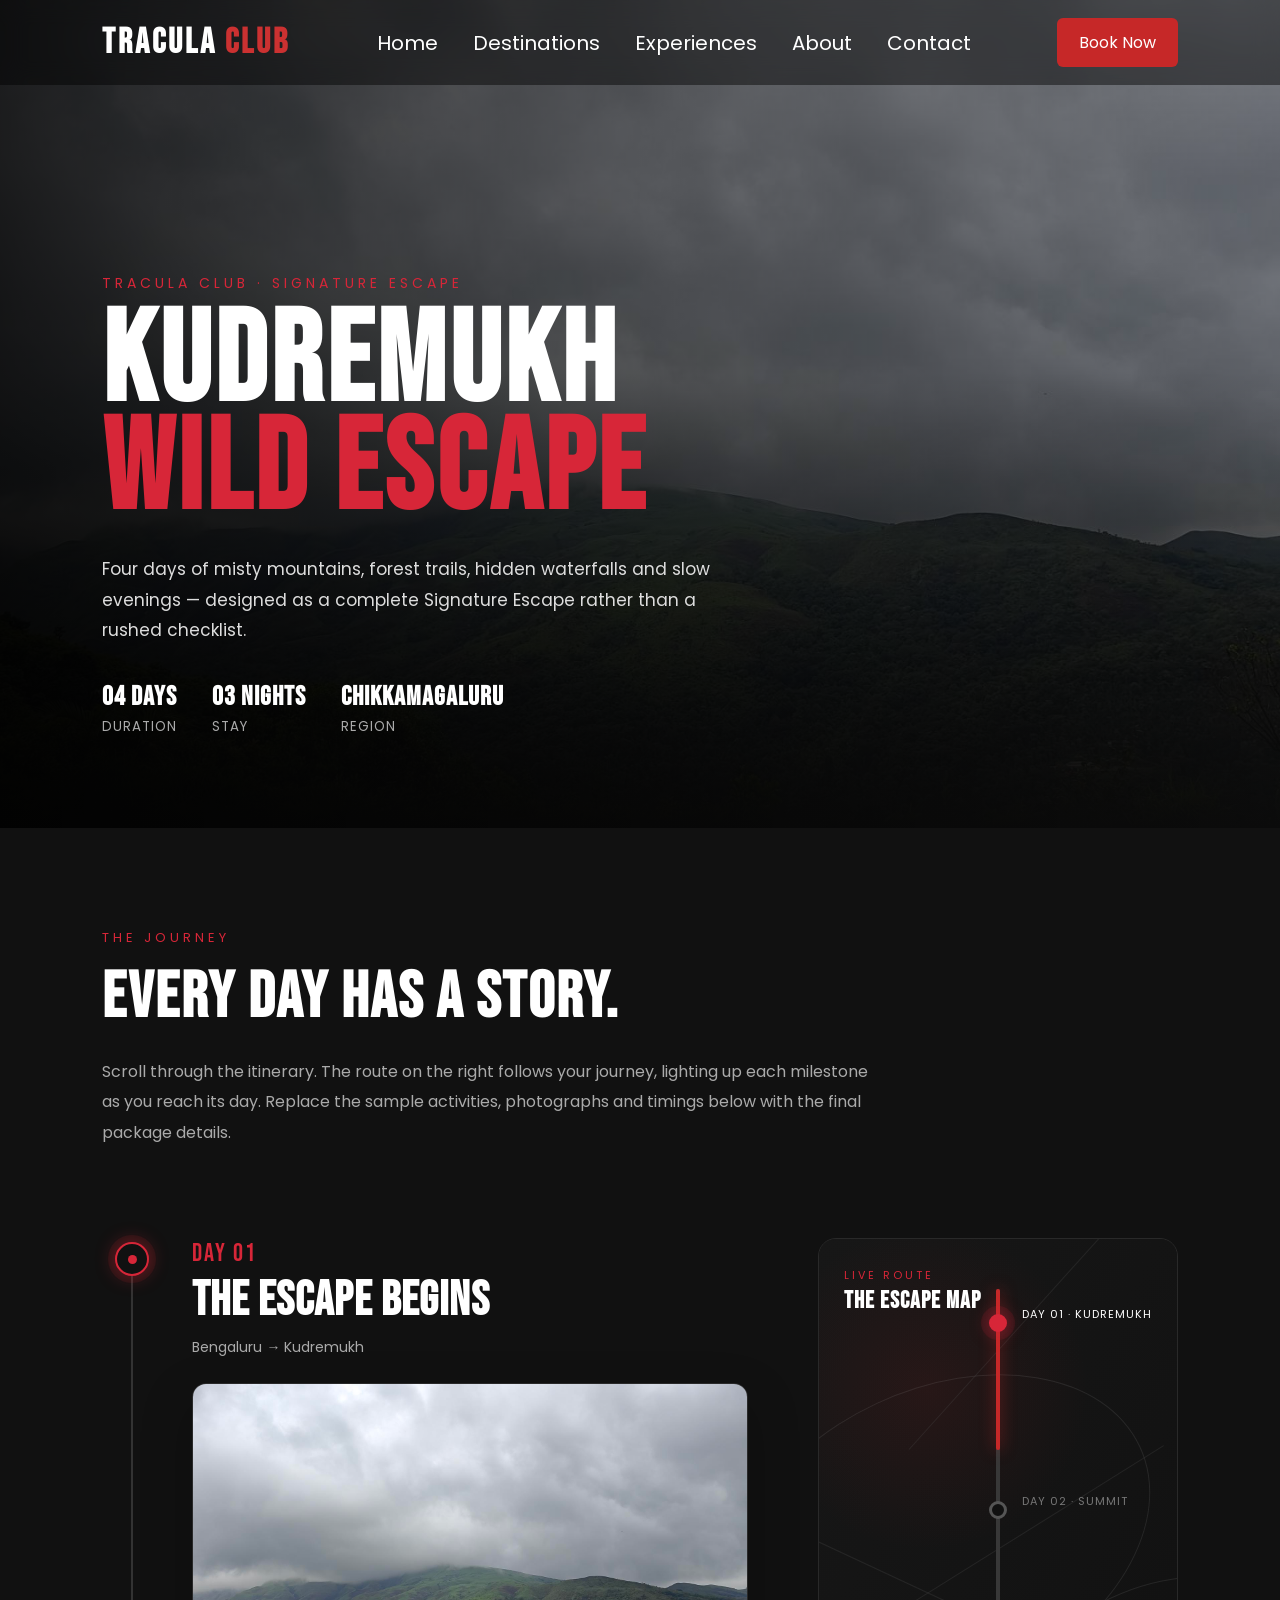
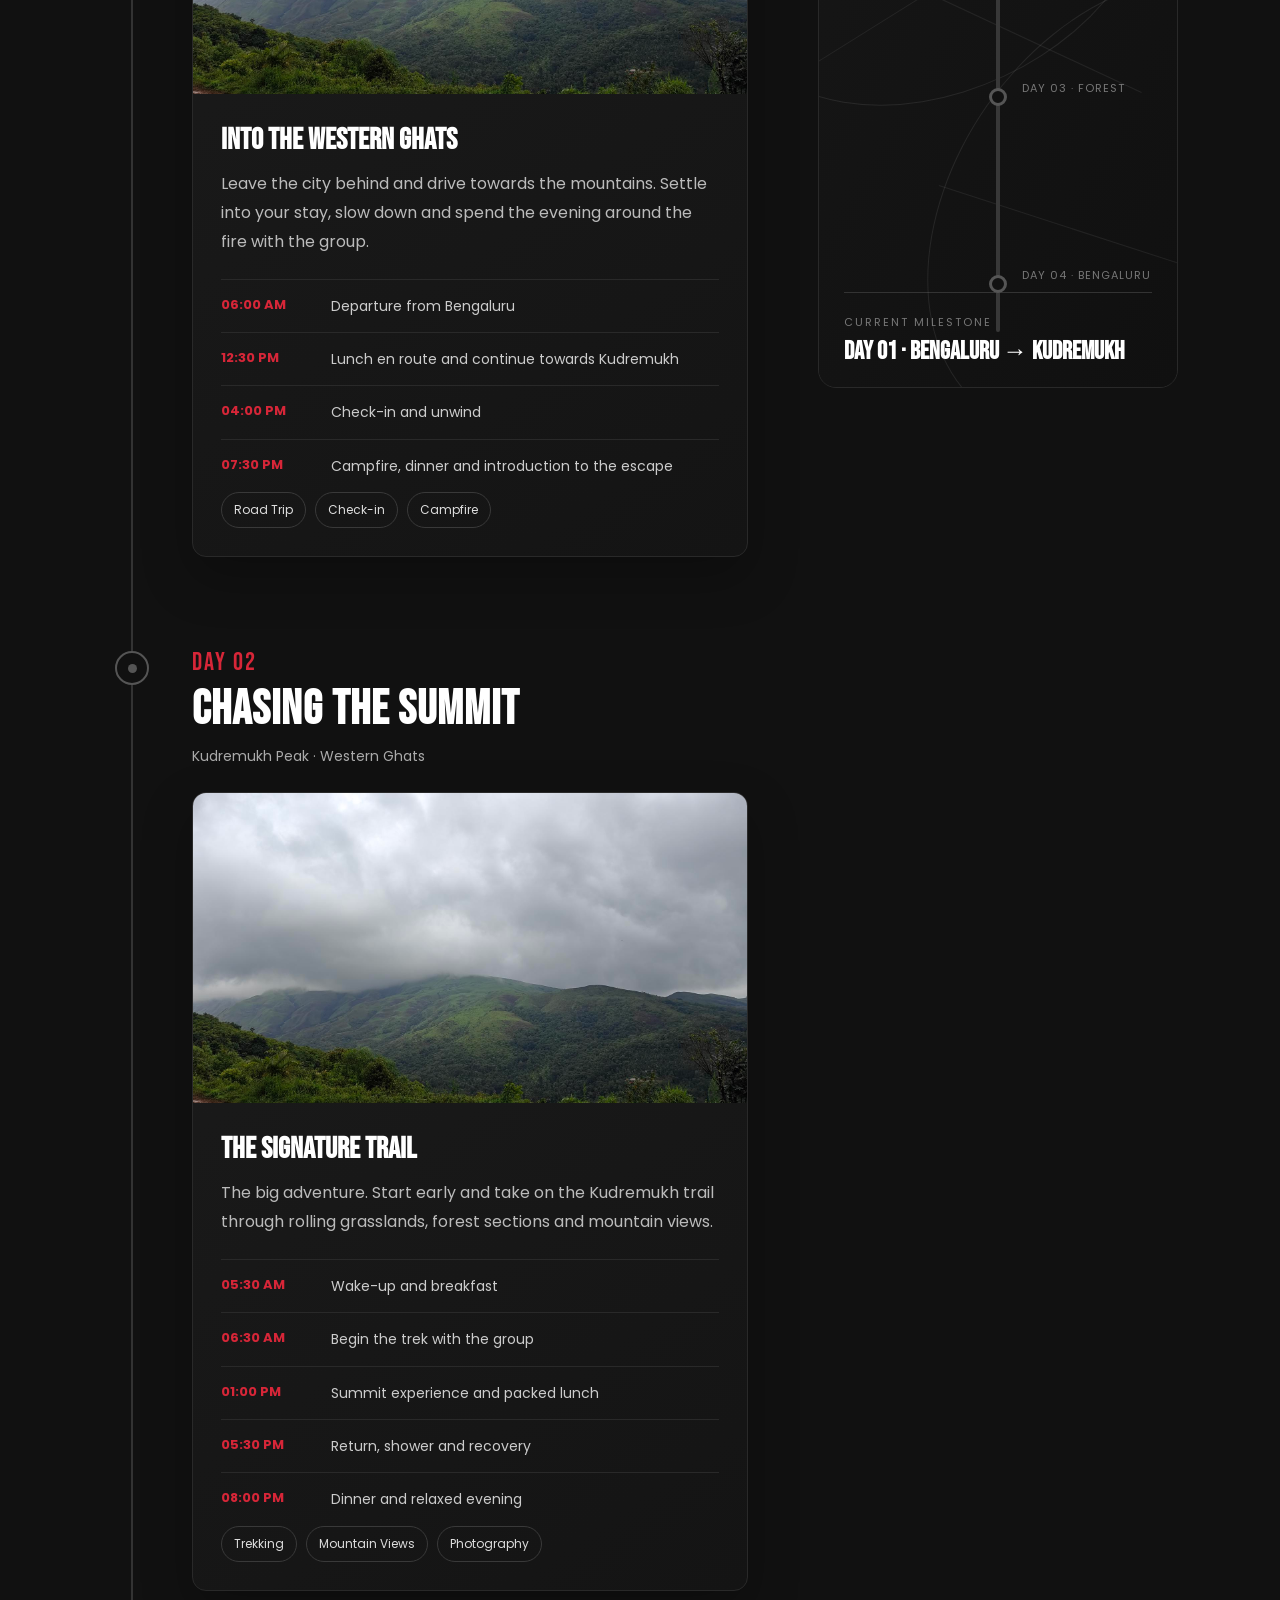
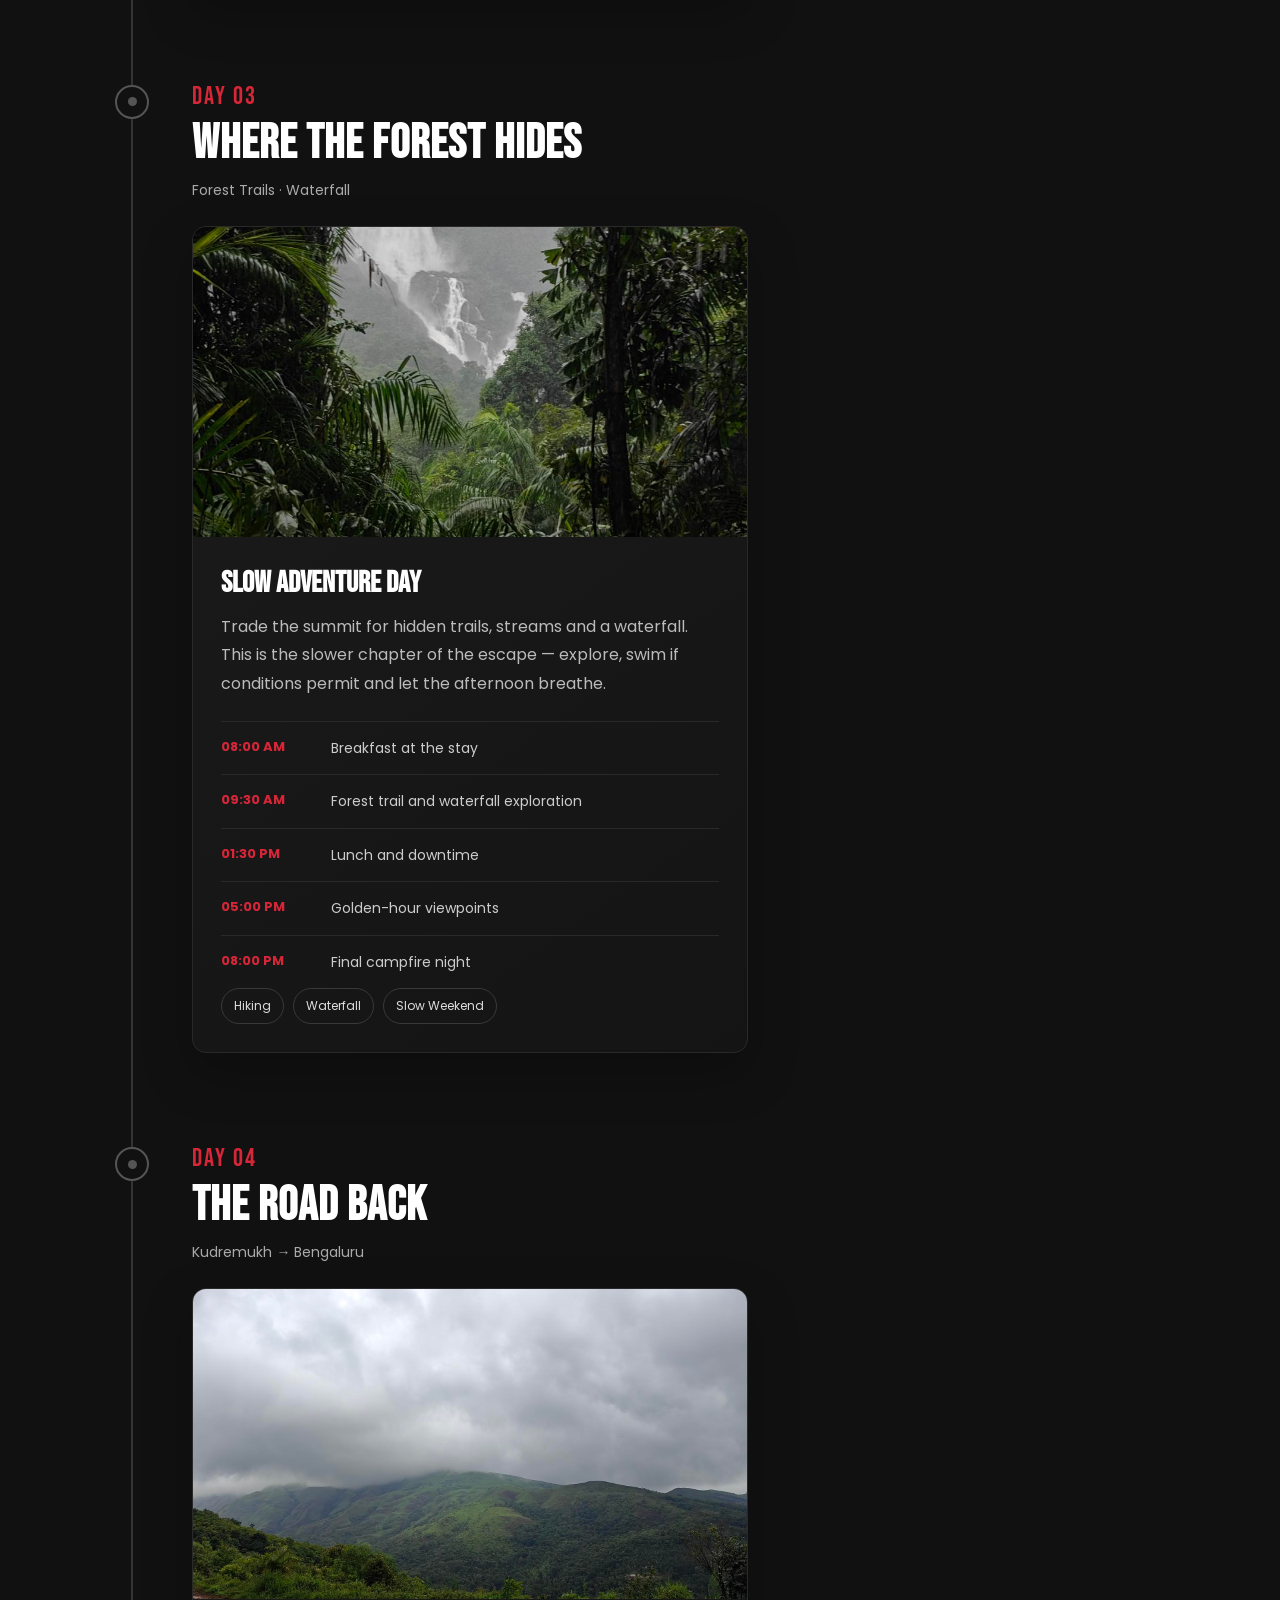
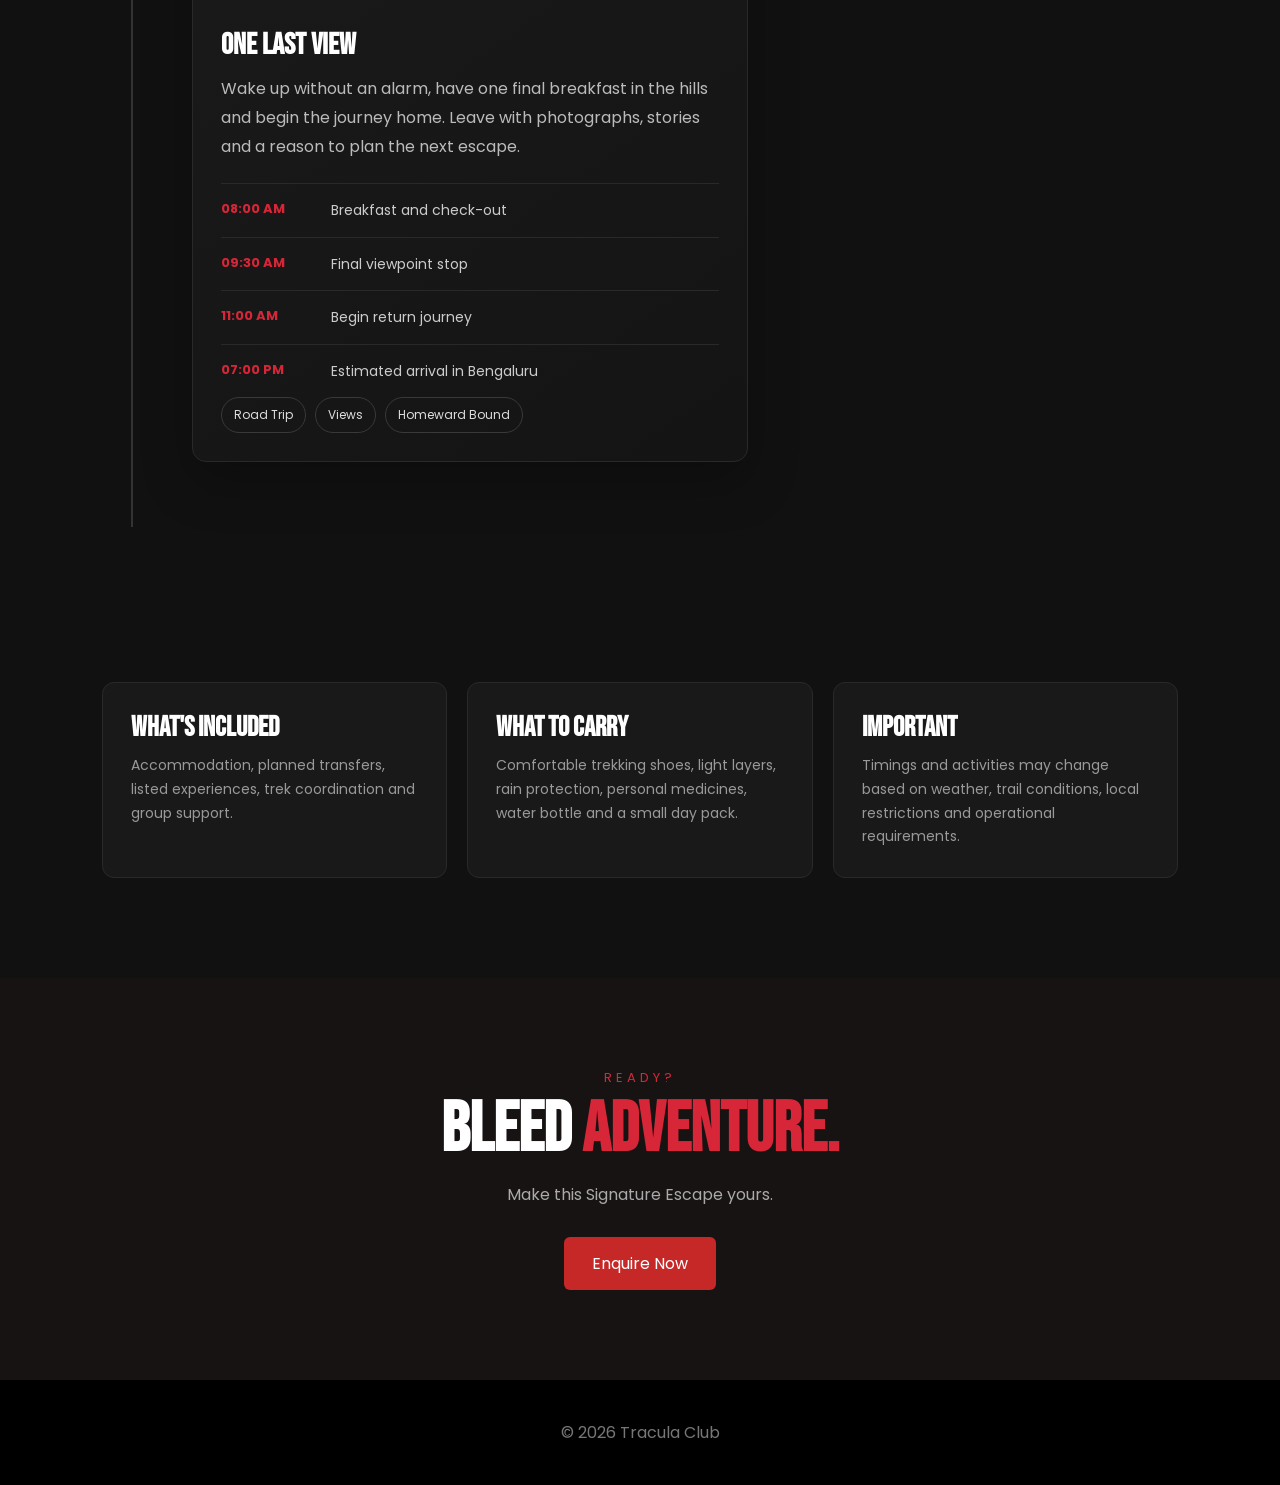
==== kudremukh.html @ c077f648 "Add files via upload" ====
<!DOCTYPE html>
<html lang="en">
<head>
<meta charset="UTF-8">
<meta name="viewport" content="width=device-width, initial-scale=1.0">
<title>Signature Escape | Tracula Club</title>

<link rel="preconnect" href="https://fonts.googleapis.com">
<link rel="preconnect" href="https://fonts.gstatic.com" crossorigin>
<link href="https://fonts.googleapis.com/css2?family=Bebas+Neue&family=Poppins:wght@300;400;500;600&display=swap" rel="stylesheet">

<style>
*{margin:0;padding:0;box-sizing:border-box}
html{scroll-behavior:smooth}
body{
    font-family:Poppins,sans-serif;
    background:#111;
    color:#fff;
    overflow-x:hidden;
}

/* NAVBAR — matched to the primary Tracula site */
header{
    position:fixed;
    top:0;
    left:0;
    width:100%;
    padding:18px 8%;
    display:flex;
    justify-content:space-between;
    align-items:center;
    background:rgba(0,0,0,.45);
    backdrop-filter:blur(12px);
    z-index:1000;
}
.logo-container{display:flex;gap:8px;align-items:center}
.logo,.logo2{
    font-family:'Bebas Neue';
    font-size:35px;
    font-weight:700;
    letter-spacing:3px;
    display:flex;
    align-items:center;
}
.logo{color:#fff}
.logo2{color:#cb3131}
.logo span,.logo2 span{display:inline-block;transition:.2s}
.logo span:hover{color:#cb3131;text-shadow:0 0 8px #170404}
.logo2 span:hover{color:#fff;text-shadow:0 0 8px #000}

nav{display:flex;gap:35px}
nav a{color:#fff;text-decoration:none;font-size:20px;transition:.3s}
nav a:hover{color:#66020c}
.book-btn{
    background:#c62828;
    padding:12px 22px;
    border-radius:6px;
    color:#fff;
    text-decoration:none;
}
.book-btn:hover{background:#e53935}

/* HERO */
.hero{
    min-height:92vh;
    position:relative;
    display:flex;
    align-items:flex-end;
    padding:150px 8% 90px;
    background:
        linear-gradient(90deg,rgba(0,0,0,.88),rgba(0,0,0,.35)),
        linear-gradient(0deg,#111 0%,transparent 55%),
        url("image/Kudremukh.jpg") center/cover;
}
.hero-content{max-width:850px;position:relative;z-index:2}
.eyebrow{
    color:#d72638;
    font-size:14px;
    letter-spacing:4px;
    text-transform:uppercase;
    margin-bottom:15px;
}
.hero h1{
    font-family:'Bebas Neue';
    font-size:clamp(65px,10vw,130px);
    line-height:.85;
    letter-spacing:4px;
}
.hero h1 span{display:block;color:#d72638}
.hero-copy{
    margin-top:28px;
    max-width:650px;
    color:#ddd;
    line-height:1.8;
    font-size:17px;
}
.hero-meta{
    display:flex;
    gap:35px;
    margin-top:35px;
    flex-wrap:wrap;
}
.meta strong{
    display:block;
    font-family:'Bebas Neue';
    font-size:27px;
    letter-spacing:1px;
}
.meta small{color:#aaa;letter-spacing:1px}

/* INTRO */
.intro{
    padding:100px 8% 55px;
    max-width:1200px;
}
.section-label{
    color:#d72638;
    letter-spacing:4px;
    font-size:13px;
    text-transform:uppercase;
}
.intro h2{
    font-family:'Bebas Neue';
    font-size:65px;
    letter-spacing:2px;
    margin:10px 0 20px;
}
.intro p{color:#aaa;max-width:780px;line-height:1.9}

/* ITINERARY LAYOUT */
.itinerary-shell{
    width:100%;
    padding:35px 8% 130px;
    display:grid;
    grid-template-columns:minmax(0,1fr) 360px;
    gap:70px;
    position:relative;
}

/* Timeline */
.timeline{
    position:relative;
    max-width:850px;
}
.timeline:before{
    content:"";
    position:absolute;
    left:29px;
    top:25px;
    bottom:25px;
    width:2px;
    background:#333;
}
.timeline-progress{
    position:absolute;
    left:29px;
    top:25px;
    width:2px;
    height:0;
    background:#c62828;
    box-shadow:0 0 12px rgba(198,40,40,.7);
    z-index:1;
    transition:height .15s linear;
}
.day{
    position:relative;
    padding:0 0 90px 90px;
}
.marker{
    position:absolute;
    left:13px;
    top:4px;
    width:34px;
    height:34px;
    border:2px solid #555;
    background:#111;
    border-radius:50%;
    z-index:3;
    display:flex;
    align-items:center;
    justify-content:center;
    transition:.4s;
}
.marker:after{
    content:"";
    width:9px;
    height:9px;
    background:#555;
    border-radius:50%;
    transition:.4s;
}
.day.active .marker{
    border-color:#d72638;
    box-shadow:0 0 0 7px rgba(215,38,56,.1),0 0 20px rgba(215,38,56,.45);
}
.day.active .marker:after{background:#d72638}
.day-number{
    color:#d72638;
    font-family:'Bebas Neue';
    font-size:25px;
    letter-spacing:2px;
}
.day h3{
    font-family:'Bebas Neue';
    font-size:48px;
    letter-spacing:1px;
    margin:3px 0 8px;
}
.location{color:#aaa;font-size:14px;margin-bottom:25px}
.day-card{
    background:linear-gradient(145deg,#1b1b1b,#141414);
    border:1px solid #292929;
    border-radius:14px;
    overflow:hidden;
    box-shadow:0 20px 50px rgba(0,0,0,.25);
}
.day-card img{
    width:100%;
    height:310px;
    object-fit:cover;
    display:block;
}
.day-content{padding:28px}
.day-content h4{
    font-family:'Bebas Neue';
    font-size:30px;
    margin-bottom:12px;
}
.day-content p{
    color:#bbb;
    line-height:1.8;
    margin-bottom:22px;
}
.activities{
    display:flex;
    flex-wrap:wrap;
    gap:9px;
}
.activities span{
    padding:8px 12px;
    border:1px solid #393939;
    border-radius:20px;
    color:#ddd;
    font-size:12px;
}
.time-block{
    border-top:1px solid #292929;
    padding:15px 0;
    display:grid;
    grid-template-columns:95px 1fr;
    gap:15px;
}
.time-block strong{color:#d72638;font-size:13px}
.time-block span{color:#ccc;font-size:14px;line-height:1.6}

/* MAP / ROUTE PANEL */
.route-panel{
    position:sticky;
    top:110px;
    height:calc(100vh - 150px);
    min-height:500px;
    border:1px solid #292929;
    border-radius:18px;
    overflow:hidden;
    background:#151515;
}
.route-title{
    position:absolute;
    z-index:5;
    top:22px;
    left:25px;
}
.route-title small{
    color:#d72638;
    letter-spacing:3px;
    font-size:11px;
}
.route-title h3{
    font-family:'Bebas Neue';
    font-size:24px;
    letter-spacing:1px;
}
.map{
    position:absolute;
    inset:0;
    background:
        radial-gradient(circle at 30% 20%,rgba(198,40,40,.10),transparent 25%),
        linear-gradient(120deg,#171717,#101010);
}
.map:before,.map:after{
    content:"";
    position:absolute;
    opacity:.13;
    border:1px solid #aaa;
    border-radius:50%;
}
.map:before{
    width:440px;height:300px;
    left:-100px;top:150px;
    transform:rotate(-25deg);
}
.map:after{
    width:350px;height:500px;
    right:-130px;bottom:-70px;
    transform:rotate(35deg);
}

/* Decorative map roads */
.road{
    position:absolute;
    height:1px;
    background:#555;
    opacity:.25;
    transform-origin:left center;
}
.r1{width:400px;left:-40px;top:38%;transform:rotate(25deg)}
.r2{width:430px;left:-20px;top:58%;transform:rotate(-32deg)}
.r3{width:300px;left:120px;top:73%;transform:rotate(18deg)}
.r4{width:300px;left:90px;top:28%;transform:rotate(-48deg)}

.route{
    position:absolute;
    left:50%;
    top:50px;
    bottom:55px;
    width:4px;
    transform:translateX(-50%);
}
.route-base{
    position:absolute;
    inset:0;
    background:#383838;
    border-radius:5px;
}
.route-fill{
    position:absolute;
    left:0;
    top:0;
    width:100%;
    height:0;
    background:#c62828;
    border-radius:5px;
    box-shadow:0 0 15px rgba(198,40,40,.7);
    transition:height .2s ease;
   
}
.map-marker{
    position:absolute;
    left:50%;
    width:18px;
    height:18px;
    background:#111;
    border:3px solid #555;
    border-radius:50%;
    transform:translateX(-50%);
    z-index:4;
    transition:.35s;
}
.map-marker.active{
    border-color:#d72638;
    background:#d72638;
    box-shadow:0 0 0 8px rgba(215,38,56,.12),0 0 18px rgba(215,38,56,.6);
}
.map-label{
    position:absolute;
    left:calc(50% + 24px);
    transform:translateY(-50%);
    white-space:nowrap;
    color:#777;
    font-size:11px;
    letter-spacing:1px;
    transition:.35s;
}
.map-label.active{color:#fff}
.m1{top:10%}.m2{top:35%}.m3{top:60%}.m4{top:85%}

.route-current{
    position:absolute;
    bottom:20px;
    left:25px;
    right:25px;
    border-top:1px solid #333;
    padding-top:15px;
}
.route-current span{color:#777;font-size:11px;letter-spacing:2px}
.route-current strong{
    display:block;
    font-family:'Bebas Neue';
    font-size:25px;
    margin-top:3px;
}

/* DETAILS */
.details{
    padding:0 8% 100px;
    display:grid;
    grid-template-columns:repeat(3,1fr);
    gap:20px;
}
.detail-box{
    background:#191919;
    border:1px solid #292929;
    border-radius:12px;
    padding:28px;
}
.detail-box h4{
    font-family:'Bebas Neue';
    font-size:28px;
    margin-bottom:10px;
}
.detail-box p{color:#999;line-height:1.7;font-size:14px}

/* CTA */
.cta{
    padding:90px 8%;
    background:#181313;
    text-align:center;
}
.cta h2{
    font-family:'Bebas Neue';
    font-size:70px;
}
.cta h2 span{color:#d72638}
.cta p{color:#aaa;margin:10px auto 30px}
.cta a{
    display:inline-block;
    background:#c62828;
    color:#fff;
    text-decoration:none;
    padding:14px 28px;
    border-radius:6px;
}

/* FOOTER */
footer{
    padding:40px;
    text-align:center;
    background:#000;
    color:#777;
}

/* MOBILE */
@media(max-width:1000px){
    header{padding:16px 5%}
    nav{display:none}
    .itinerary-shell{
        grid-template-columns:1fr;
        padding-left:5%;
        padding-right:5%;
    }
    .route-panel{
        display:none;
    }
    .intro{padding-left:5%;padding-right:5%}
    .details{
        grid-template-columns:1fr;
        padding-left:5%;
        padding-right:5%;
    }
}
@media(max-width:600px){
    .logo,.logo2{font-size:28px}
    .book-btn{padding:9px 14px;font-size:13px}
    .hero{padding:130px 6% 70px;min-height:80vh}
    .hero h1{font-size:70px}
    .hero-meta{gap:20px}
    .day{padding-left:58px}
    .timeline:before,.timeline-progress{left:19px}
    .marker{left:3px}
    .day h3{font-size:40px}
    .day-card img{height:230px}
}
</style>
</head>

<body>

<header>
    <div class="logo-container">
        <div class="logo">
            <span>T</span><span>R</span><span>A</span><span>C</span><span>U</span><span>L</span><span>A</span>
        </div>
        <div class="logo2">
            <span>C</span><span>L</span><span>U</span><span>B</span>
        </div>
    </div>

    <nav>
        <a href="index.html">Home</a>
        <a href="index.html#destinations">Destinations</a>
        <a href="index.html#experiences">Experiences</a>
        <a href="index.html#about">About</a>
        <a href="index.html#contact">Contact</a>
    </nav>

    <a class="book-btn" href="#book">Book Now</a>
</header>

<section class="hero">
    <div class="hero-content">
        <div class="eyebrow">Tracula Club · Signature Escape</div>
        <h1>KUDREMUKH <span>WILD ESCAPE</span></h1>
        <p class="hero-copy">
            Four days of misty mountains, forest trails, hidden waterfalls and slow
            evenings — designed as a complete Signature Escape rather than a rushed checklist.
        </p>

        <div class="hero-meta">
            <div class="meta"><strong>04 DAYS</strong><small>DURATION</small></div>
            <div class="meta"><strong>03 NIGHTS</strong><small>STAY</small></div>
            <div class="meta"><strong>CHIKKAMAGALURU</strong><small>REGION</small></div>
        </div>
    </div>
</section>

<section class="intro">
    <div class="section-label">THE JOURNEY</div>
    <h2>EVERY DAY HAS A STORY.</h2>
    <p>
        Scroll through the itinerary. The route on the right follows your journey,
        lighting up each milestone as you reach its day. Replace the sample activities,
        photographs and timings below with the final package details.
    </p>
</section>

<main class="itinerary-shell">

    <div class="timeline" id="timeline">
        <div class="timeline-progress" id="timelineProgress"></div>

        <article class="day" data-place="Bengaluru → Kudremukh">
            <div class="marker"></div>
            <div class="day-number">DAY 01</div>
            <h3>THE ESCAPE BEGINS</h3>
            <div class="location">Bengaluru → Kudremukh</div>

            <div class="day-card">
                <img src="image/Kudremukh.jpg" alt="Kudremukh">
                <div class="day-content">
                    <h4>Into the Western Ghats</h4>
                    <p>
                        Leave the city behind and drive towards the mountains.
                        Settle into your stay, slow down and spend the evening
                        around the fire with the group.
                    </p>

                    <div class="time-block">
                        <strong>06:00 AM</strong>
                        <span>Departure from Bengaluru</span>
                    </div>
                    <div class="time-block">
                        <strong>12:30 PM</strong>
                        <span>Lunch en route and continue towards Kudremukh</span>
                    </div>
                    <div class="time-block">
                        <strong>04:00 PM</strong>
                        <span>Check-in and unwind</span>
                    </div>
                    <div class="time-block">
                        <strong>07:30 PM</strong>
                        <span>Campfire, dinner and introduction to the escape</span>
                    </div>

                    <div class="activities">
                        <span>Road Trip</span>
                        <span>Check-in</span>
                        <span>Campfire</span>
                    </div>
                </div>
            </div>
        </article>

        <article class="day" data-place="Kudremukh Peak">
            <div class="marker"></div>
            <div class="day-number">DAY 02</div>
            <h3>CHASING THE SUMMIT</h3>
            <div class="location">Kudremukh Peak · Western Ghats</div>

            <div class="day-card">
                <img src="image/Kudremukh.jpg" alt="Kudremukh peak">
                <div class="day-content">
                    <h4>The Signature Trail</h4>
                    <p>
                        The big adventure. Start early and take on the Kudremukh
                        trail through rolling grasslands, forest sections and
                        mountain views.
                    </p>

                    <div class="time-block">
                        <strong>05:30 AM</strong>
                        <span>Wake-up and breakfast</span>
                    </div>
                    <div class="time-block">
                        <strong>06:30 AM</strong>
                        <span>Begin the trek with the group</span>
                    </div>
                    <div class="time-block">
                        <strong>01:00 PM</strong>
                        <span>Summit experience and packed lunch</span>
                    </div>
                    <div class="time-block">
                        <strong>05:30 PM</strong>
                        <span>Return, shower and recovery</span>
                    </div>
                    <div class="time-block">
                        <strong>08:00 PM</strong>
                        <span>Dinner and relaxed evening</span>
                    </div>

                    <div class="activities">
                        <span>Trekking</span>
                        <span>Mountain Views</span>
                        <span>Photography</span>
                    </div>
                </div>
            </div>
        </article>

        <article class="day" data-place="Waterfall & Forest">
            <div class="marker"></div>
            <div class="day-number">DAY 03</div>
            <h3>WHERE THE FOREST HIDES</h3>
            <div class="location">Forest Trails · Waterfall</div>

            <div class="day-card">
                <img src="image/Dudhsagar.jpg" alt="Waterfall experience">
                <div class="day-content">
                    <h4>Slow Adventure Day</h4>
                    <p>
                        Trade the summit for hidden trails, streams and a waterfall.
                        This is the slower chapter of the escape — explore, swim if
                        conditions permit and let the afternoon breathe.
                    </p>

                    <div class="time-block">
                        <strong>08:00 AM</strong>
                        <span>Breakfast at the stay</span>
                    </div>
                    <div class="time-block">
                        <strong>09:30 AM</strong>
                        <span>Forest trail and waterfall exploration</span>
                    </div>
                    <div class="time-block">
                        <strong>01:30 PM</strong>
                        <span>Lunch and downtime</span>
                    </div>
                    <div class="time-block">
                        <strong>05:00 PM</strong>
                        <span>Golden-hour viewpoints</span>
                    </div>
                    <div class="time-block">
                        <strong>08:00 PM</strong>
                        <span>Final campfire night</span>
                    </div>

                    <div class="activities">
                        <span>Hiking</span>
                        <span>Waterfall</span>
                        <span>Slow Weekend</span>
                    </div>
                </div>
            </div>
        </article>

        <article class="day" data-place="Kudremukh → Bengaluru">
            <div class="marker"></div>
            <div class="day-number">DAY 04</div>
            <h3>THE ROAD BACK</h3>
            <div class="location">Kudremukh → Bengaluru</div>

            <div class="day-card">
                <img src="image/Kudremukh.jpg" alt="Western Ghats road">
                <div class="day-content">
                    <h4>One Last View</h4>
                    <p>
                        Wake up without an alarm, have one final breakfast in the hills
                        and begin the journey home. Leave with photographs, stories and
                        a reason to plan the next escape.
                    </p>

                    <div class="time-block">
                        <strong>08:00 AM</strong>
                        <span>Breakfast and check-out</span>
                    </div>
                    <div class="time-block">
                        <strong>09:30 AM</strong>
                        <span>Final viewpoint stop</span>
                    </div>
                    <div class="time-block">
                        <strong>11:00 AM</strong>
                        <span>Begin return journey</span>
                    </div>
                    <div class="time-block">
                        <strong>07:00 PM</strong>
                        <span>Estimated arrival in Bengaluru</span>
                    </div>

                    <div class="activities">
                        <span>Road Trip</span>
                        <span>Views</span>
                        <span>Homeward Bound</span>
                    </div>
                </div>
            </div>
        </article>
    </div>

    <aside class="route-panel">
        <div class="map">
            <div class="road r1"></div>
            <div class="road r2"></div>
            <div class="road r3"></div>
            <div class="road r4"></div>

            <div class="route-title">
                <small>LIVE ROUTE</small>
                <h3>THE ESCAPE MAP</h3>
            </div>

            <div class="route">
                <div class="route-base"></div>
                <div class="route-fill" id="routeFill"></div>
            </div>

            <div class="map-marker m1" data-day="0"></div>
            <div class="map-marker m2" data-day="1"></div>
            <div class="map-marker m3" data-day="2"></div>
            <div class="map-marker m4" data-day="3"></div>

            <div class="map-label m1">DAY 01 · KUDREMUKH</div>
            <div class="map-label m2">DAY 02 · SUMMIT</div>
            <div class="map-label m3">DAY 03 · FOREST</div>
            <div class="map-label m4">DAY 04 · BENGALURU</div>

            <div class="route-current">
                <span>CURRENT MILESTONE</span>
                <strong id="currentPlace">DAY 01 · KUDREMUKH</strong>
            </div>
        </div>
    </aside>

</main>

<section class="details">
    <div class="detail-box">
        <h4>WHAT'S INCLUDED</h4>
        <p>Accommodation, planned transfers, listed experiences, trek coordination and group support.</p>
    </div>
    <div class="detail-box">
        <h4>WHAT TO CARRY</h4>
        <p>Comfortable trekking shoes, light layers, rain protection, personal medicines, water bottle and a small day pack.</p>
    </div>
    <div class="detail-box">
        <h4>IMPORTANT</h4>
        <p>Timings and activities may change based on weather, trail conditions, local restrictions and operational requirements.</p>
    </div>
</section>

<section class="cta" id="book">
    <div class="section-label">READY?</div>
    <h2>BLEED <span>ADVENTURE.</span></h2>
    <p>Make this Signature Escape yours.</p>
    <a href="index.html#contact">Enquire Now</a>
</section>

<footer>© 2026 Tracula Club</footer>

<script>
const days = [...document.querySelectorAll(".day")];
const markers = [...document.querySelectorAll(".map-marker")];
const labels = [...document.querySelectorAll(".map-label")];
const progress = document.getElementById("timelineProgress");
const routeFill = document.getElementById("routeFill");
const currentPlace = document.getElementById("currentPlace");
const timeline = document.getElementById("timeline");

function updateJourney(){
    const rect = timeline.getBoundingClientRect();
    const viewportPoint = window.innerHeight * 0.42;

    let activeIndex = 0;

    days.forEach((day, index) => {
        const r = day.getBoundingClientRect();
        const markerPoint = r.top + 20;

        if(markerPoint <= viewportPoint){
            activeIndex = index;
        }
    });

    days.forEach((day,index)=>{
        day.classList.toggle("active", index === activeIndex);
    });

    markers.forEach((marker,index)=>{
        marker.classList.toggle("active", index <= activeIndex);
    });

    labels.forEach((label,index)=>{
        label.classList.toggle("active", index <= activeIndex);
    });

    const total = rect.height;
    const travelled = Math.min(
        Math.max(viewportPoint - rect.top, 0),
        total
    );

    const percentage = (travelled / total) * 100;
    progress.style.height = percentage + "%";

    const routePercentage = ((activeIndex + 1) / days.length) * 100;
    routeFill.style.height = routePercentage + "%";

    currentPlace.textContent =
        "DAY " + String(activeIndex + 1).padStart(2,"0") +
        " · " + days[activeIndex].dataset.place.toUpperCase();
}

window.addEventListener("scroll", updateJourney, {passive:true});
window.addEventListener("resize", updateJourney);
updateJourney();
</script>

</body>
</html>
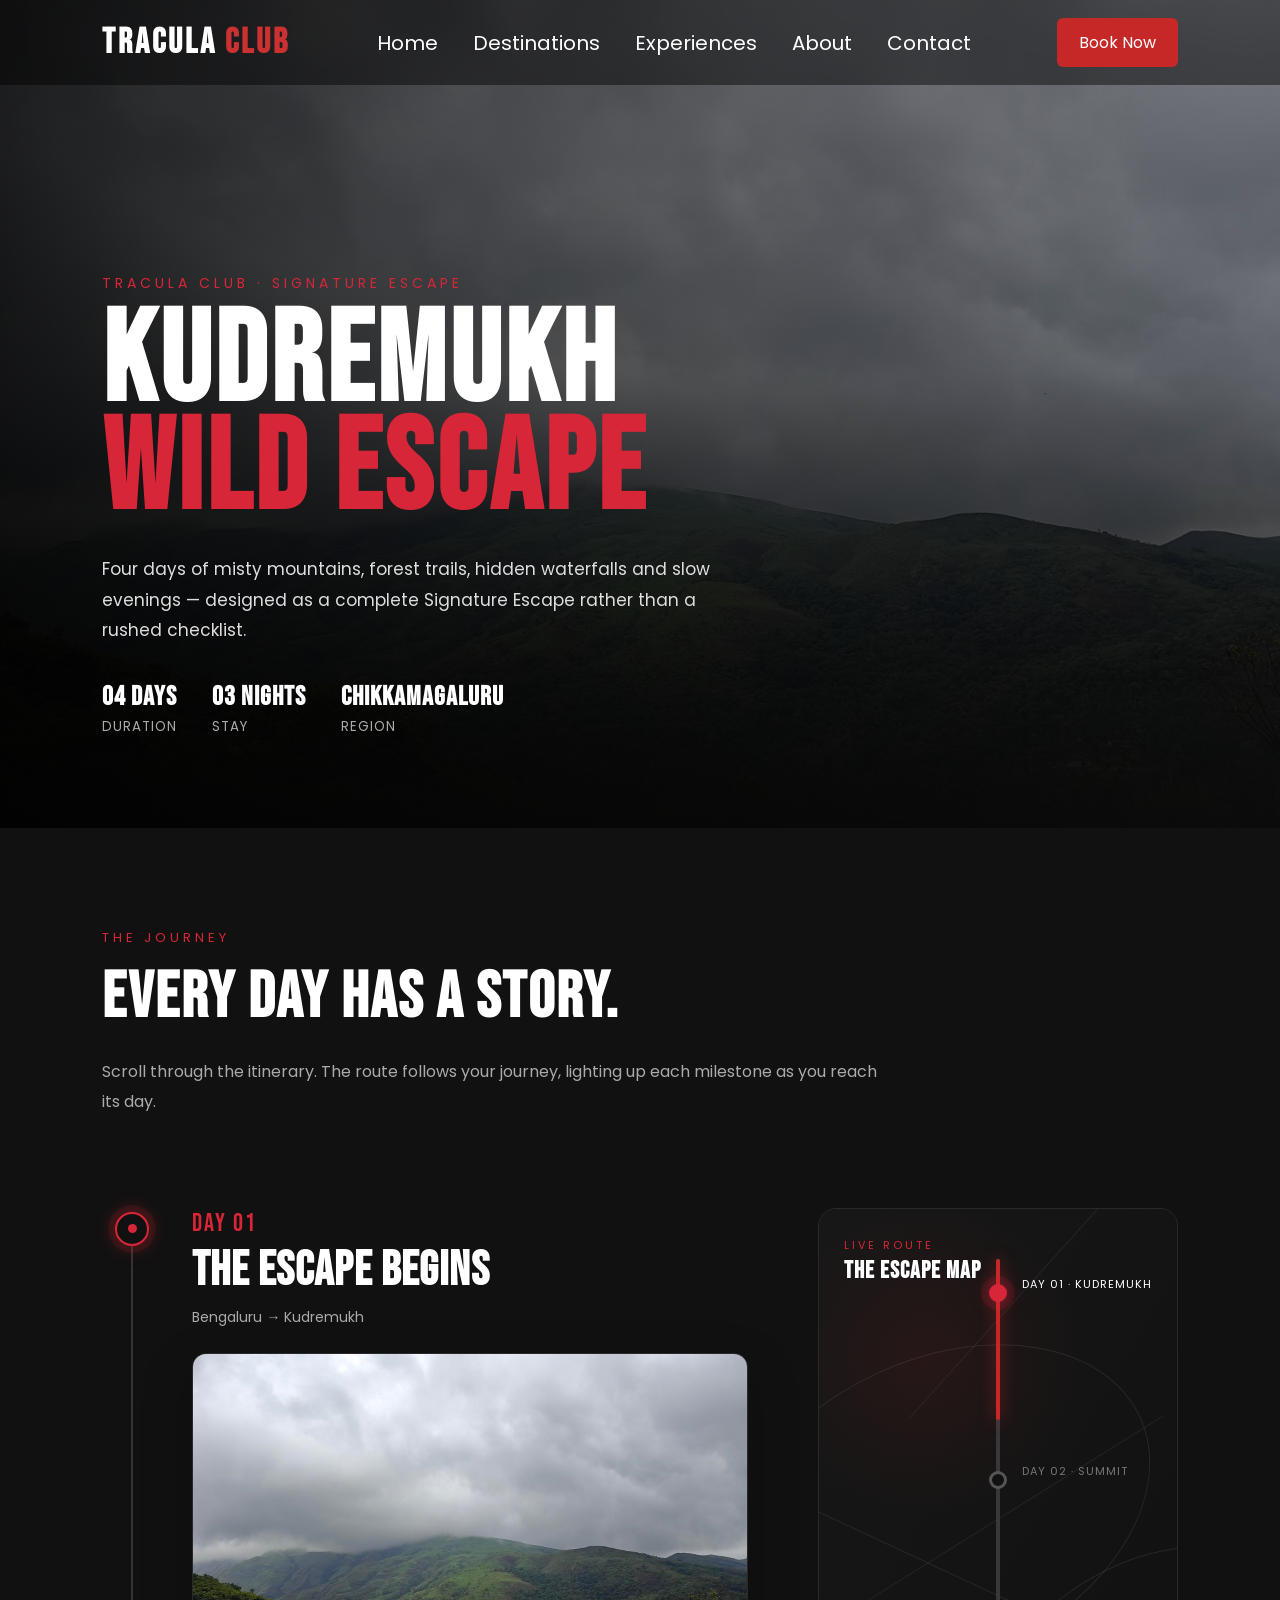
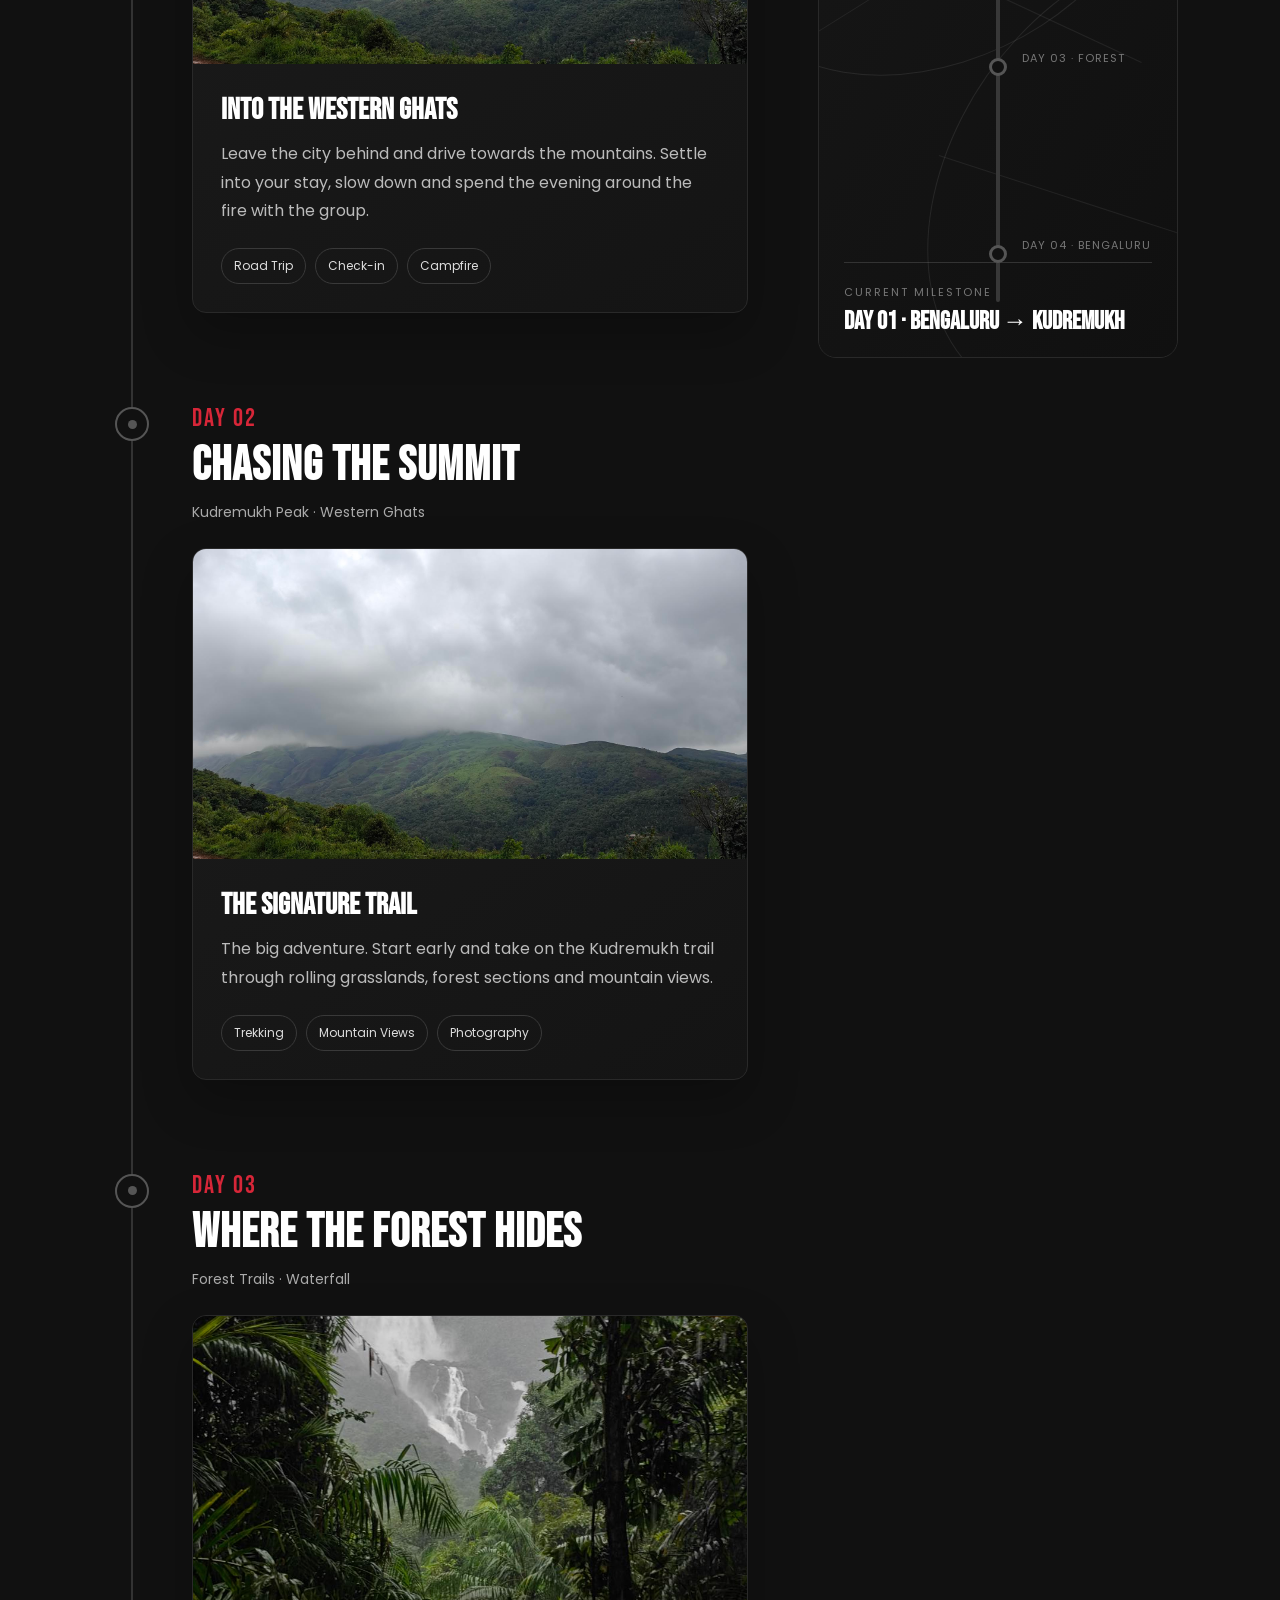
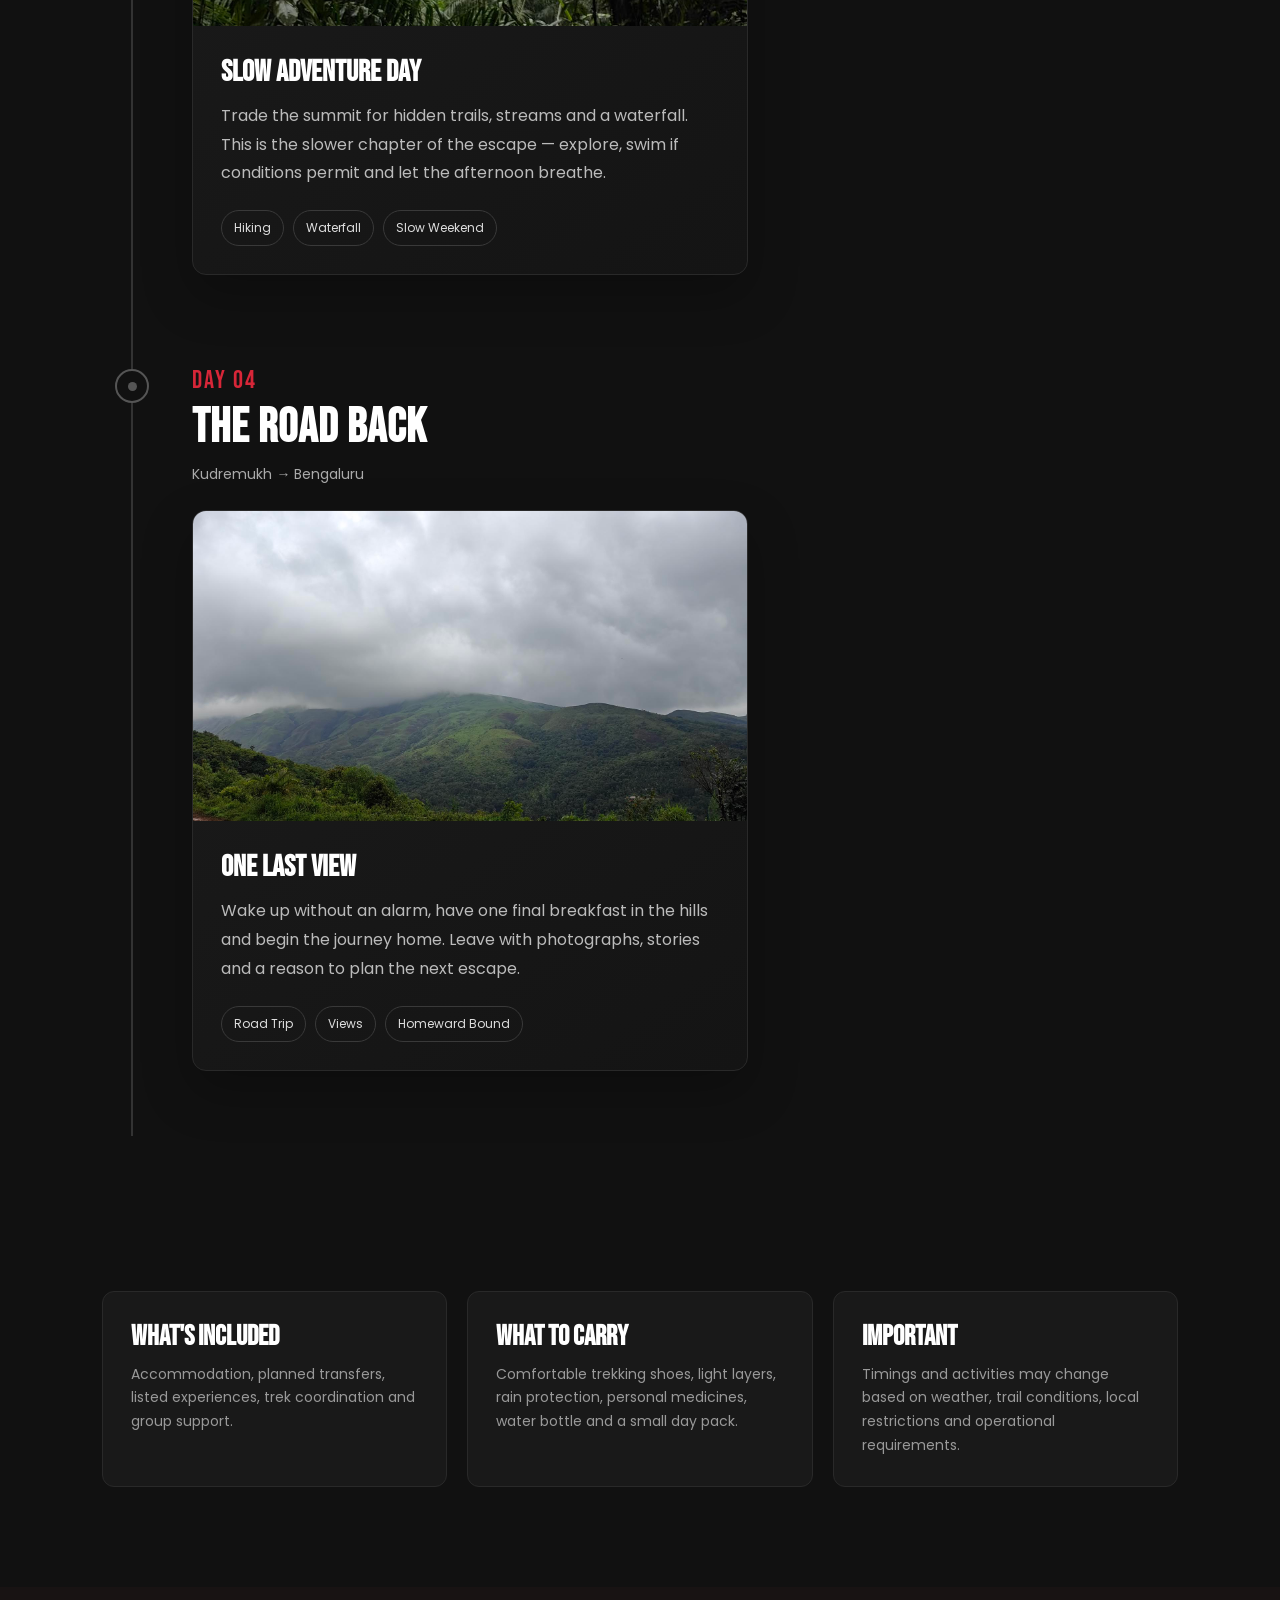
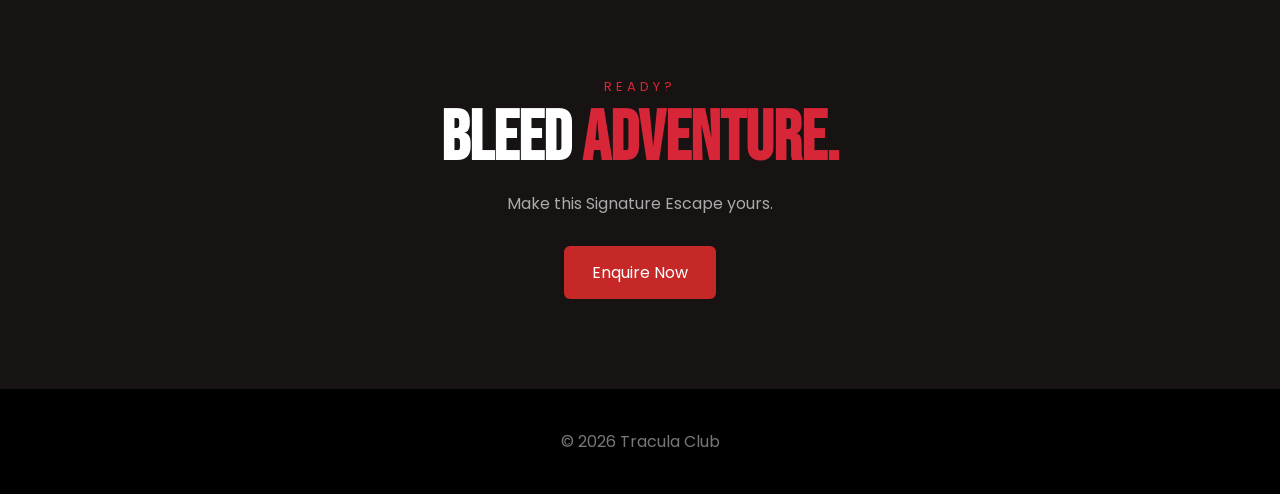
==== commit 6748b627: "Itenary Update" ====
--- a/kudremukh.html
+++ b/kudremukh.html
@@ -517,9 +517,8 @@
     <div class="section-label">THE JOURNEY</div>
     <h2>EVERY DAY HAS A STORY.</h2>
     <p>
-        Scroll through the itinerary. The route on the right follows your journey,
-        lighting up each milestone as you reach its day. Replace the sample activities,
-        photographs and timings below with the final package details.
+        Scroll through the itinerary. The route follows your journey,
+        lighting up each milestone as you reach its day. 
     </p>
 </section>
 
@@ -544,7 +543,7 @@
                         around the fire with the group.
                     </p>
 
-                    <div class="time-block">
+                    <!-- <div class="time-block">
                         <strong>06:00 AM</strong>
                         <span>Departure from Bengaluru</span>
                     </div>
@@ -559,7 +558,7 @@
                     <div class="time-block">
                         <strong>07:30 PM</strong>
                         <span>Campfire, dinner and introduction to the escape</span>
-                    </div>
+                    </div> -->
 
                     <div class="activities">
                         <span>Road Trip</span>
@@ -586,7 +585,7 @@
                         mountain views.
                     </p>
 
-                    <div class="time-block">
+                    <!-- <div class="time-block">
                         <strong>05:30 AM</strong>
                         <span>Wake-up and breakfast</span>
                     </div>
@@ -605,7 +604,7 @@
                     <div class="time-block">
                         <strong>08:00 PM</strong>
                         <span>Dinner and relaxed evening</span>
-                    </div>
+                    </div> -->
 
                     <div class="activities">
                         <span>Trekking</span>
@@ -632,7 +631,7 @@
                         conditions permit and let the afternoon breathe.
                     </p>
 
-                    <div class="time-block">
+                    <!-- <div class="time-block">
                         <strong>08:00 AM</strong>
                         <span>Breakfast at the stay</span>
                     </div>
@@ -651,7 +650,7 @@
                     <div class="time-block">
                         <strong>08:00 PM</strong>
                         <span>Final campfire night</span>
-                    </div>
+                    </div> -->
 
                     <div class="activities">
                         <span>Hiking</span>
@@ -678,7 +677,7 @@
                         a reason to plan the next escape.
                     </p>
 
-                    <div class="time-block">
+                    <!-- <div class="time-block">
                         <strong>08:00 AM</strong>
                         <span>Breakfast and check-out</span>
                     </div>
@@ -693,7 +692,7 @@
                     <div class="time-block">
                         <strong>07:00 PM</strong>
                         <span>Estimated arrival in Bengaluru</span>
-                    </div>
+                    </div> -->
 
                     <div class="activities">
                         <span>Road Trip</span>
